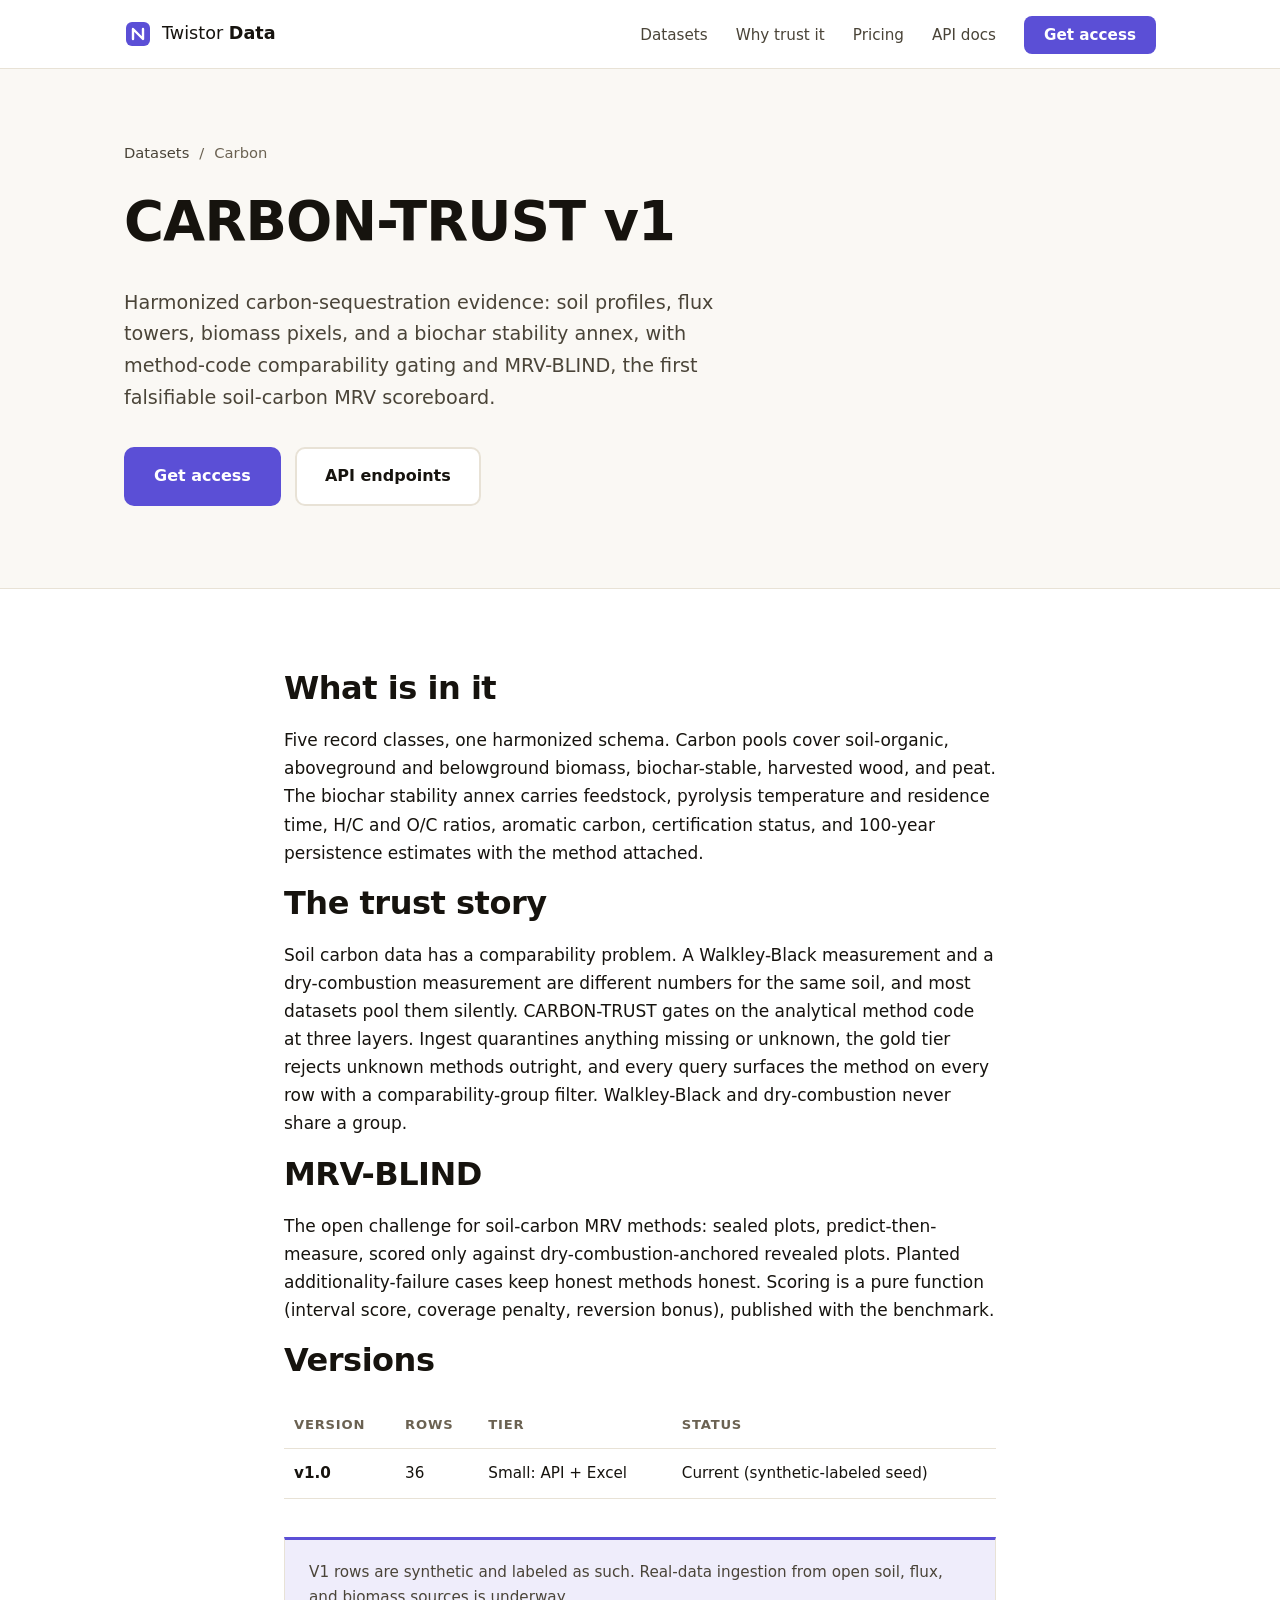
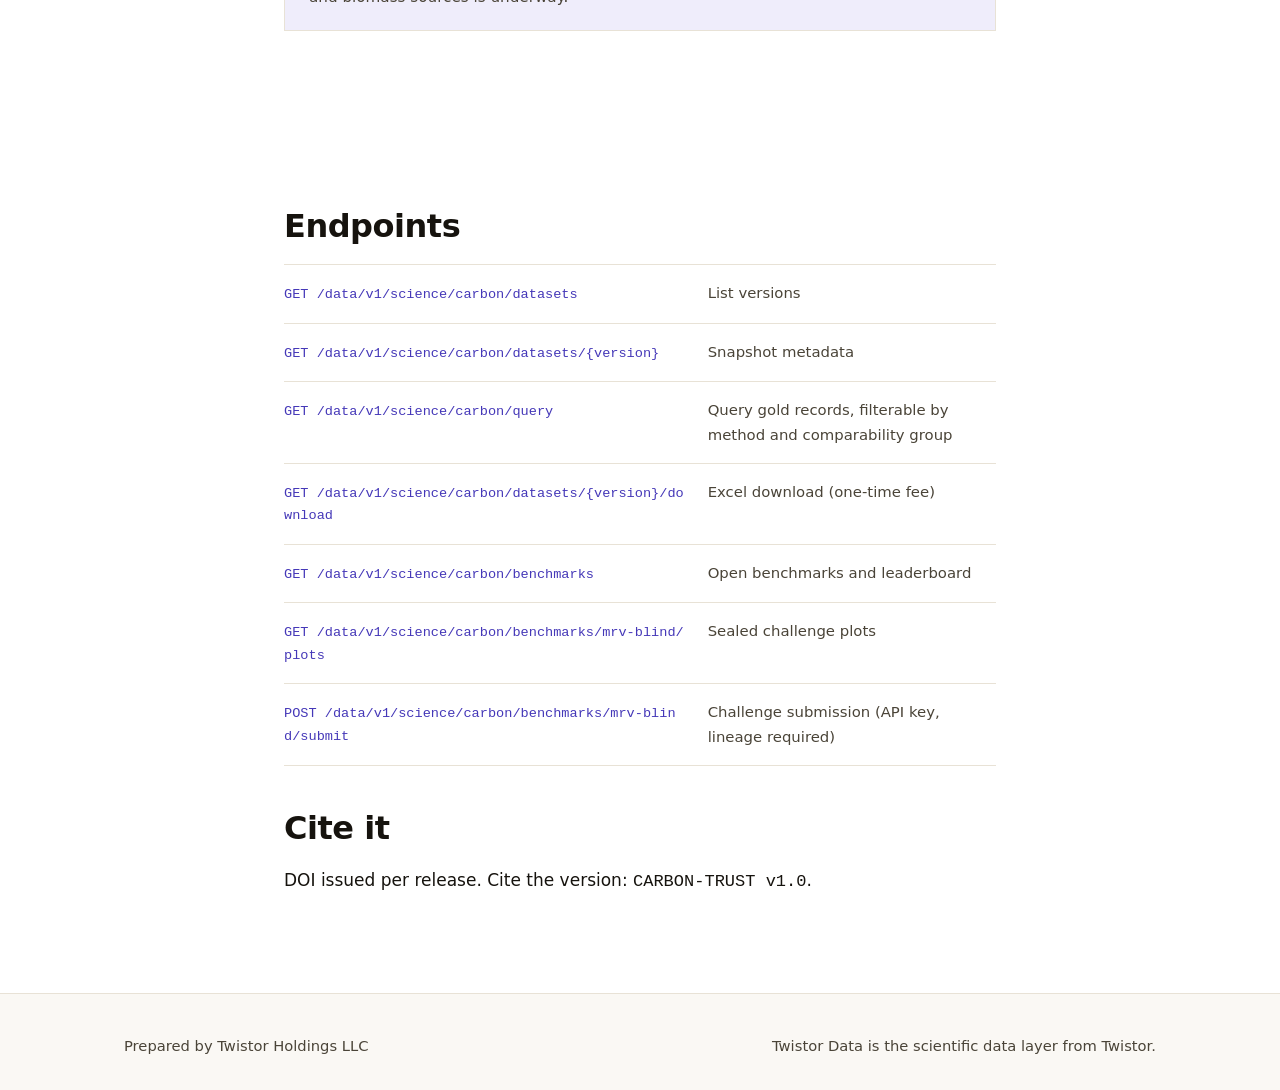
==== datasets/carbon-trust.html @ 3d6a5754 "Twistor Data portal v1 (from twistor-website)" ====
<!DOCTYPE html>
<html lang="en">
<head>
<meta charset="UTF-8">
<meta name="viewport" content="width=device-width, initial-scale=1.0">
<title>CARBON-TRUST v1 | Twistor Data</title>
<meta name="description" content="Harmonized carbon-sequestration evidence with method-code comparability gating and the MRV-BLIND benchmark.">
<link rel="stylesheet" href="../styles.css">
</head>
<body>
<a class="skip-link" href="#main">Skip to content</a>

<header class="site-header">
  <div class="wrap header-inner">
    <a class="brand" href="../index.html" aria-label="Twistor Data home">
      <svg class="brand-mark" width="28" height="28" viewBox="0 0 28 28" aria-hidden="true"><rect x="2" y="2" width="24" height="24" rx="6" fill="#5b4fd6"/><path d="M9 19V9l10 10V9" stroke="#fff" stroke-width="2.4" fill="none" stroke-linecap="round" stroke-linejoin="round"/></svg>
      <span class="brand-name">Twistor <strong>Data</strong></span>
    </a>
    <nav class="site-nav" aria-label="Primary">
      <button class="nav-toggle" aria-expanded="false" aria-controls="nav-list" aria-label="Menu">
        <span></span><span></span><span></span>
      </button>
      <ul id="nav-list" class="nav-list">
        <li><a href="../index.html#datasets">Datasets</a></li>
        <li><a href="../index.html#trust">Why trust it</a></li>
        <li><a href="../index.html#pricing">Pricing</a></li>
        <li><a href="../index.html#docs">API docs</a></li>
        <li><a class="nav-cta" href="../index.html#access">Get access</a></li>
      </ul>
    </nav>
  </div>
</header>

<main id="main">
  <section class="dataset-hero">
    <div class="wrap">
      <nav class="crumbs" aria-label="Breadcrumb">
  <ol>
    <li><a href="../index.html#datasets">Datasets</a></li>
    <li aria-current="page">Carbon</li>
  </ol>
</nav>
      <h1>CARBON-TRUST v1</h1>
      <p class="lede">Harmonized carbon-sequestration evidence: soil profiles, flux towers, biomass pixels, and a biochar stability annex, with method-code comparability gating and MRV-BLIND, the first falsifiable soil-carbon MRV scoreboard.</p>
      <div class="hero-actions">
        <a class="btn btn-primary" href="../index.html#access">Get access</a>
        <a class="btn btn-ghost" href="#endpoints">API endpoints</a>
      </div>
    </div>
  </section>

  <section class="section">
    <div class="wrap narrow">
      <h2>What is in it</h2>
      <p>Five record classes, one harmonized schema. Carbon pools cover soil-organic, aboveground and belowground biomass, biochar-stable, harvested wood, and peat. The biochar stability annex carries feedstock, pyrolysis temperature and residence time, H/C and O/C ratios, aromatic carbon, certification status, and 100-year persistence estimates with the method attached.</p>
      <h2>The trust story</h2>
      <p>Soil carbon data has a comparability problem. A Walkley-Black measurement and a dry-combustion measurement are different numbers for the same soil, and most datasets pool them silently. CARBON-TRUST gates on the analytical method code at three layers. Ingest quarantines anything missing or unknown, the gold tier rejects unknown methods outright, and every query surfaces the method on every row with a comparability-group filter. Walkley-Black and dry-combustion never share a group.</p>
      <h2>MRV-BLIND</h2>
      <p>The open challenge for soil-carbon MRV methods: sealed plots, predict-then-measure, scored only against dry-combustion-anchored revealed plots. Planted additionality-failure cases keep honest methods honest. Scoring is a pure function (interval score, coverage penalty, reversion bonus), published with the benchmark.</p>
      <h2>Versions</h2>
      <table class="version-table">
        <thead><tr><th scope="col">Version</th><th scope="col">Rows</th><th scope="col">Tier</th><th scope="col">Status</th></tr></thead>
        <tbody>
          <tr><th scope="row">v1.0</th><td>36</td><td>Small: API + Excel</td><td>Current (synthetic-labeled seed)</td></tr>
        </tbody>
      </table>
      <p class="v1-note">V1 rows are synthetic and labeled as such. Real-data ingestion from open soil, flux, and biomass sources is underway.</p>
    </div>
  </section>

  <section id="endpoints" class="section">
    <div class="wrap narrow">
      <h2>Endpoints</h2>
      <div class="endpoint-list">
        <div class="endpoint"><code>GET /data/v1/science/carbon/datasets</code><span>List versions</span></div>
        <div class="endpoint"><code>GET /data/v1/science/carbon/datasets/{version}</code><span>Snapshot metadata</span></div>
        <div class="endpoint"><code>GET /data/v1/science/carbon/query</code><span>Query gold records, filterable by method and comparability group</span></div>
        <div class="endpoint"><code>GET /data/v1/science/carbon/datasets/{version}/download</code><span>Excel download (one-time fee)</span></div>
        <div class="endpoint"><code>GET /data/v1/science/carbon/benchmarks</code><span>Open benchmarks and leaderboard</span></div>
        <div class="endpoint"><code>GET /data/v1/science/carbon/benchmarks/mrv-blind/plots</code><span>Sealed challenge plots</span></div>
        <div class="endpoint"><code>POST /data/v1/science/carbon/benchmarks/mrv-blind/submit</code><span>Challenge submission (API key, lineage required)</span></div>
      </div>
      <h2>Cite it</h2>
      <p>DOI issued per release. Cite the version: <code>CARBON-TRUST v1.0</code>.</p>
    </div>
  </section>
</main>

<footer class="site-footer">
  <div class="wrap footer-inner">
    <p>Prepared by Twistor Holdings LLC</p>
    <p class="footer-note">Twistor Data is the scientific data layer from Twistor.</p>
  </div>
</footer>

<script src="../app.js"></script>
</body>
</html>
---- styles.css ----
/* Twistor Data portal - hand-built, zero dependencies.
   Brand: corporate face - white, clean, minimal. Near-black ink,
   solid indigo-violet accent. No gradients, no glass, no pills. */

:root {
  --ink: #16130e;
  --ink-soft: #4a4438;
  --ink-faint: #6b6252;
  --paper: #ffffff;
  --paper-warm: #faf8f4;
  --line: #e8e2d6;
  --violet: #5b4fd6;
  --violet-deep: #4538b8;
  --violet-wash: #efedfb;
  --radius: 10px;
  --font: "Avenir Next", "Segoe UI", system-ui, -apple-system, sans-serif;
  --font-mono: "SF Mono", "Cascadia Code", Consolas, monospace;
}

* { box-sizing: border-box; }

html { scroll-behavior: smooth; }

body {
  margin: 0;
  font-family: var(--font);
  color: var(--ink);
  background: var(--paper);
  line-height: 1.65;
  font-size: 17px;
  -webkit-font-smoothing: antialiased;
}

.wrap { max-width: 1080px; margin: 0 auto; padding: 0 24px; }
.wrap.narrow { max-width: 760px; }

.skip-link {
  position: absolute; left: -9999px; top: 0;
  background: var(--ink); color: #fff; padding: 10px 16px; z-index: 100;
}
.skip-link:focus { left: 8px; top: 8px; }

h1, h2, h3 { line-height: 1.2; letter-spacing: -0.015em; margin: 0 0 0.6em; }
h1 { font-size: clamp(2.2rem, 5vw, 3.4rem); font-weight: 700; }
h2 { font-size: clamp(1.5rem, 3vw, 2rem); font-weight: 700; }
h3 { font-size: 1.2rem; font-weight: 650; }

p { margin: 0 0 1em; }
a { color: var(--violet-deep); }
.section:not(.section-dark) a:hover, .site-header a:hover, .site-footer a:hover { color: var(--violet); }

/* ---------- header ---------- */
.site-header {
  position: sticky; top: 0; z-index: 50;
  background: rgba(255, 255, 255, 0.97);
  border-bottom: 1px solid var(--line);
}
.header-inner {
  display: flex; align-items: center; justify-content: space-between;
  min-height: 68px;
}
.brand { display: flex; align-items: center; gap: 10px; text-decoration: none; color: var(--ink); }
.brand-name { font-size: 1.1rem; font-weight: 500; }
.brand-name strong { font-weight: 700; }

.nav-toggle {
  display: none; background: none; border: 1px solid var(--line);
  border-radius: 8px; padding: 10px; cursor: pointer;
}
.nav-toggle span { display: block; width: 20px; height: 2px; background: var(--ink); margin: 4px 0; }
.nav-list { display: flex; align-items: center; gap: 28px; list-style: none; margin: 0; padding: 0; }
.nav-list a { text-decoration: none; color: var(--ink-soft); font-size: 0.95rem; font-weight: 500; }
.nav-list a:hover { color: var(--ink); }
.nav-cta {
  background: var(--violet); color: #fff !important;
  padding: 10px 20px; border-radius: 8px; font-weight: 600 !important;
}
.nav-cta:hover { background: var(--violet-deep); color: #fff !important; }

/* ---------- hero ---------- */
.hero { padding: 96px 0 72px; background: var(--paper); }
.dataset-hero { padding: 72px 0 48px; background: var(--paper-warm); border-bottom: 1px solid var(--line); }
.crumbs ol {
  display: flex; gap: 10px; list-style: none; margin: 0 0 1.6em; padding: 0;
  font-size: 0.92rem; color: var(--ink-faint);
}
.crumbs li + li::before { content: "/"; margin-right: 10px; color: var(--ink-faint); }
.crumbs a { color: var(--ink-soft); text-decoration: none; }
.crumbs a:hover { color: var(--violet-deep); }
.lede { font-size: 1.2rem; color: var(--ink-soft); max-width: 640px; }
.hero-actions { display: flex; gap: 14px; margin: 2em 0; flex-wrap: wrap; }

.btn {
  display: inline-block; text-decoration: none; font-weight: 600;
  padding: 14px 28px; border-radius: var(--radius); font-size: 1rem;
  border: 2px solid transparent; cursor: pointer;
}
.btn-primary { background: var(--violet); color: #fff; }
.btn-primary:hover { background: var(--violet-deep); color: #fff; }
.btn-ghost { border-color: var(--line); color: var(--ink); background: #fff; }
.btn-ghost:hover { border-color: var(--ink); color: var(--ink); }

.hero-facts {
  display: flex; gap: 48px; margin: 3em 0 0; padding: 0;
  border-top: 1px solid var(--line); padding-top: 2em; flex-wrap: wrap;
}
.hero-facts div { margin: 0; }
.hero-facts dt { font-size: 2rem; font-weight: 700; color: var(--ink); }
.hero-facts dd { margin: 0; color: var(--ink-faint); font-size: 0.9rem; max-width: 180px; }

/* ---------- sections ---------- */
.section { padding: 80px 0; }
.section-dark { background: var(--ink); color: #f2eee6; }
.section-dark h2 { color: #fff; }
.section-dark .section-lede { color: #b9b2a4; }
.section-dark a { color: #b9aef5; }
.section-dark a:hover { color: #ffffff; }
.section-lede { color: var(--ink-soft); font-size: 1.1rem; max-width: 640px; margin-bottom: 2.5em; }

/* ---------- dataset rows (alternating editorial, not a card grid) ---------- */
.dataset-row {
  display: grid; grid-template-columns: 1fr 280px; gap: 48px;
  padding: 48px 0; border-top: 1px solid var(--line); align-items: start;
}
.dataset-row:last-of-type { border-bottom: 1px solid var(--line); }
.dataset-row.flip .dataset-body { order: 2; }
.dataset-row.flip .dataset-meta { order: 1; }
.dataset-lane {
  text-transform: uppercase; letter-spacing: 0.1em; font-size: 0.75rem;
  font-weight: 700; color: var(--violet-deep); margin: 0 0 0.8em;
}
.dataset-body h3 { font-size: 1.7rem; margin-bottom: 0.4em; }
.dataset-body h3 a { color: var(--ink); text-decoration: none; }
.dataset-body h3 a:hover { color: var(--violet-deep); }
.dataset-points { margin: 1em 0; padding: 0; list-style: none; }
.dataset-points li { padding-left: 22px; position: relative; margin-bottom: 0.4em; color: var(--ink-soft); }
.dataset-points li::before {
  content: ""; position: absolute; left: 2px; top: 10px;
  width: 8px; height: 8px; background: var(--violet); border-radius: 2px;
}
.text-link { font-weight: 600; text-decoration: none; border-bottom: 2px solid var(--violet-wash); }
.text-link:hover { border-bottom-color: var(--violet); }
.dataset-meta dl { margin: 0; background: var(--paper-warm); border: 1px solid var(--line); border-radius: var(--radius); padding: 20px; }
.dataset-meta dl div { display: flex; justify-content: space-between; gap: 12px; padding: 8px 0; border-bottom: 1px solid var(--line); font-size: 0.9rem; }
.dataset-meta dl div:last-child { border-bottom: none; }
.dataset-meta dt { color: var(--ink-faint); font-weight: 500; }
.dataset-meta dd { margin: 0; font-weight: 600; text-align: right; }

.v1-note {
  margin-top: 2.5em; padding: 20px 24px; background: var(--violet-wash);
  border: 1px solid var(--line); border-top: 3px solid var(--violet);
  font-size: 0.95rem; color: var(--ink-soft);
}
.v1-note strong { color: var(--ink); }

/* ---------- trust (editorial list, not identical cards) ---------- */
.trust-grid { display: grid; grid-template-columns: 1fr 1fr; gap: 0 64px; }
.trust-item { padding: 28px 0; border-top: 1px solid #2e2a22; }
.trust-item h3 { color: #fff; font-size: 1.15rem; margin-bottom: 0.5em; }
.trust-item p { color: #b9b2a4; font-size: 0.98rem; margin: 0; }

/* ---------- pricing ---------- */
.pricing-cols { display: grid; grid-template-columns: 1fr 1fr; gap: 32px; }
.pricing-card {
  border: 1px solid var(--line); border-radius: var(--radius);
  padding: 32px; background: var(--paper);
}
.pricing-card h3 { margin-bottom: 0.3em; }
.pricing-card .price { font-size: 1.6rem; font-weight: 700; color: var(--violet-deep); margin-bottom: 0.6em; }
.pricing-card p { color: var(--ink-soft); font-size: 0.97rem; }
.pricing-note { margin-top: 2em; color: var(--ink-faint); font-size: 0.95rem; }

/* ---------- docs / code ---------- */
.code-block {
  border: 1px solid var(--line); border-radius: var(--radius);
  margin-bottom: 20px; overflow: hidden; background: var(--ink);
}
.code-head {
  display: flex; justify-content: space-between; align-items: center;
  padding: 12px 18px; background: #221e17; color: #cfc8b8; font-size: 0.88rem;
}
.copy-btn {
  background: none; border: 1px solid #4a4438; color: #cfc8b8;
  border-radius: 6px; padding: 6px 14px; font-size: 0.82rem; cursor: pointer;
}
.copy-btn:hover { border-color: #b9aef5; color: #fff; }
.code-block pre { margin: 0; padding: 20px; overflow-x: auto; }
.code-block code { font-family: var(--font-mono); font-size: 0.88rem; color: #f2eee6; }
.docs-note { color: var(--ink-faint); font-size: 0.93rem; }

.endpoint-list { display: flex; flex-direction: column; gap: 0; border-top: 1px solid var(--line); margin-bottom: 2.5em; }
.endpoint {
  display: grid; grid-template-columns: minmax(0, 1.4fr) 1fr; gap: 20px;
  padding: 16px 0; border-bottom: 1px solid var(--line); align-items: baseline;
}
.endpoint code { font-family: var(--font-mono); font-size: 0.85rem; color: var(--violet-deep); word-break: break-all; }
.endpoint span { color: var(--ink-soft); font-size: 0.93rem; }

.version-table { width: 100%; border-collapse: collapse; margin: 1.5em 0; font-size: 0.95rem; }
.version-table th, .version-table td { text-align: left; padding: 12px 10px; border-bottom: 1px solid var(--line); }
.version-table thead th { color: var(--ink-faint); font-size: 0.82rem; text-transform: uppercase; letter-spacing: 0.06em; }

/* ---------- access form ---------- */
.access-form { max-width: 680px; margin-top: 2em; }
.form-row { display: grid; grid-template-columns: 1fr 1fr; gap: 20px; }
.form-field { margin-bottom: 20px; }
.form-field label { display: block; font-weight: 600; margin-bottom: 8px; font-size: 0.95rem; color: #f2eee6; }
.form-field input, .form-field select, .form-field textarea {
  width: 100%; padding: 14px 16px; border-radius: 8px; font-size: 1rem;
  border: 1px solid #4a4438; background: #221e17; color: #f2eee6; font-family: inherit;
}
.form-field input:focus, .form-field select:focus, .form-field textarea:focus {
  outline: 2px solid var(--violet); border-color: var(--violet);
}
.form-field textarea { resize: vertical; }
.form-note { min-height: 1.5em; color: #b9aef5; font-size: 0.95rem; }

/* ---------- faq ---------- */
.faq { max-width: 760px; }
.faq details { border-top: 1px solid var(--line); padding: 20px 0; }
.faq details:last-child { border-bottom: 1px solid var(--line); }
.faq summary { font-weight: 650; cursor: pointer; font-size: 1.05rem; list-style: none; }
.faq summary::-webkit-details-marker { display: none; }
.faq summary::before { content: "+ "; color: var(--violet-deep); font-weight: 700; }
.faq details[open] summary::before { content: "– "; }
.faq p { color: var(--ink-soft); margin: 0.8em 0 0; }

/* ---------- footer ---------- */
.site-footer { border-top: 1px solid var(--line); padding: 40px 0; background: var(--paper-warm); }
.footer-inner { display: flex; justify-content: space-between; gap: 24px; flex-wrap: wrap; }
.site-footer p { margin: 0; font-size: 0.92rem; color: var(--ink-soft); }
.footer-note { max-width: 480px; color: var(--ink-faint); }

/* ---------- responsive ---------- */
@media (max-width: 860px) {
  .dataset-row { grid-template-columns: 1fr; gap: 24px; }
  .dataset-row.flip .dataset-body { order: 1; }
  .dataset-row.flip .dataset-meta { order: 2; }
  .trust-grid { grid-template-columns: 1fr; }
  .pricing-cols { grid-template-columns: 1fr; }
  .endpoint { grid-template-columns: 1fr; gap: 6px; }
  .form-row { grid-template-columns: 1fr; }
  .hero { padding: 64px 0 48px; }
  .section { padding: 56px 0; }
}

@media (max-width: 700px) {
  .nav-toggle { display: block; }
  .nav-list {
    display: none; position: absolute; top: 68px; left: 0; right: 0;
    background: #fff; flex-direction: column; align-items: stretch;
    padding: 12px 24px 20px; border-bottom: 1px solid var(--line); gap: 0;
  }
  .nav-list.open { display: flex; }
  .nav-list li { border-top: 1px solid var(--line); }
  .nav-list a { display: block; padding: 14px 0; }
  .nav-cta { text-align: center; margin-top: 12px; }
  .hero-facts { gap: 28px; }
}

@media (prefers-reduced-motion: reduce) {
  html { scroll-behavior: auto; }
}
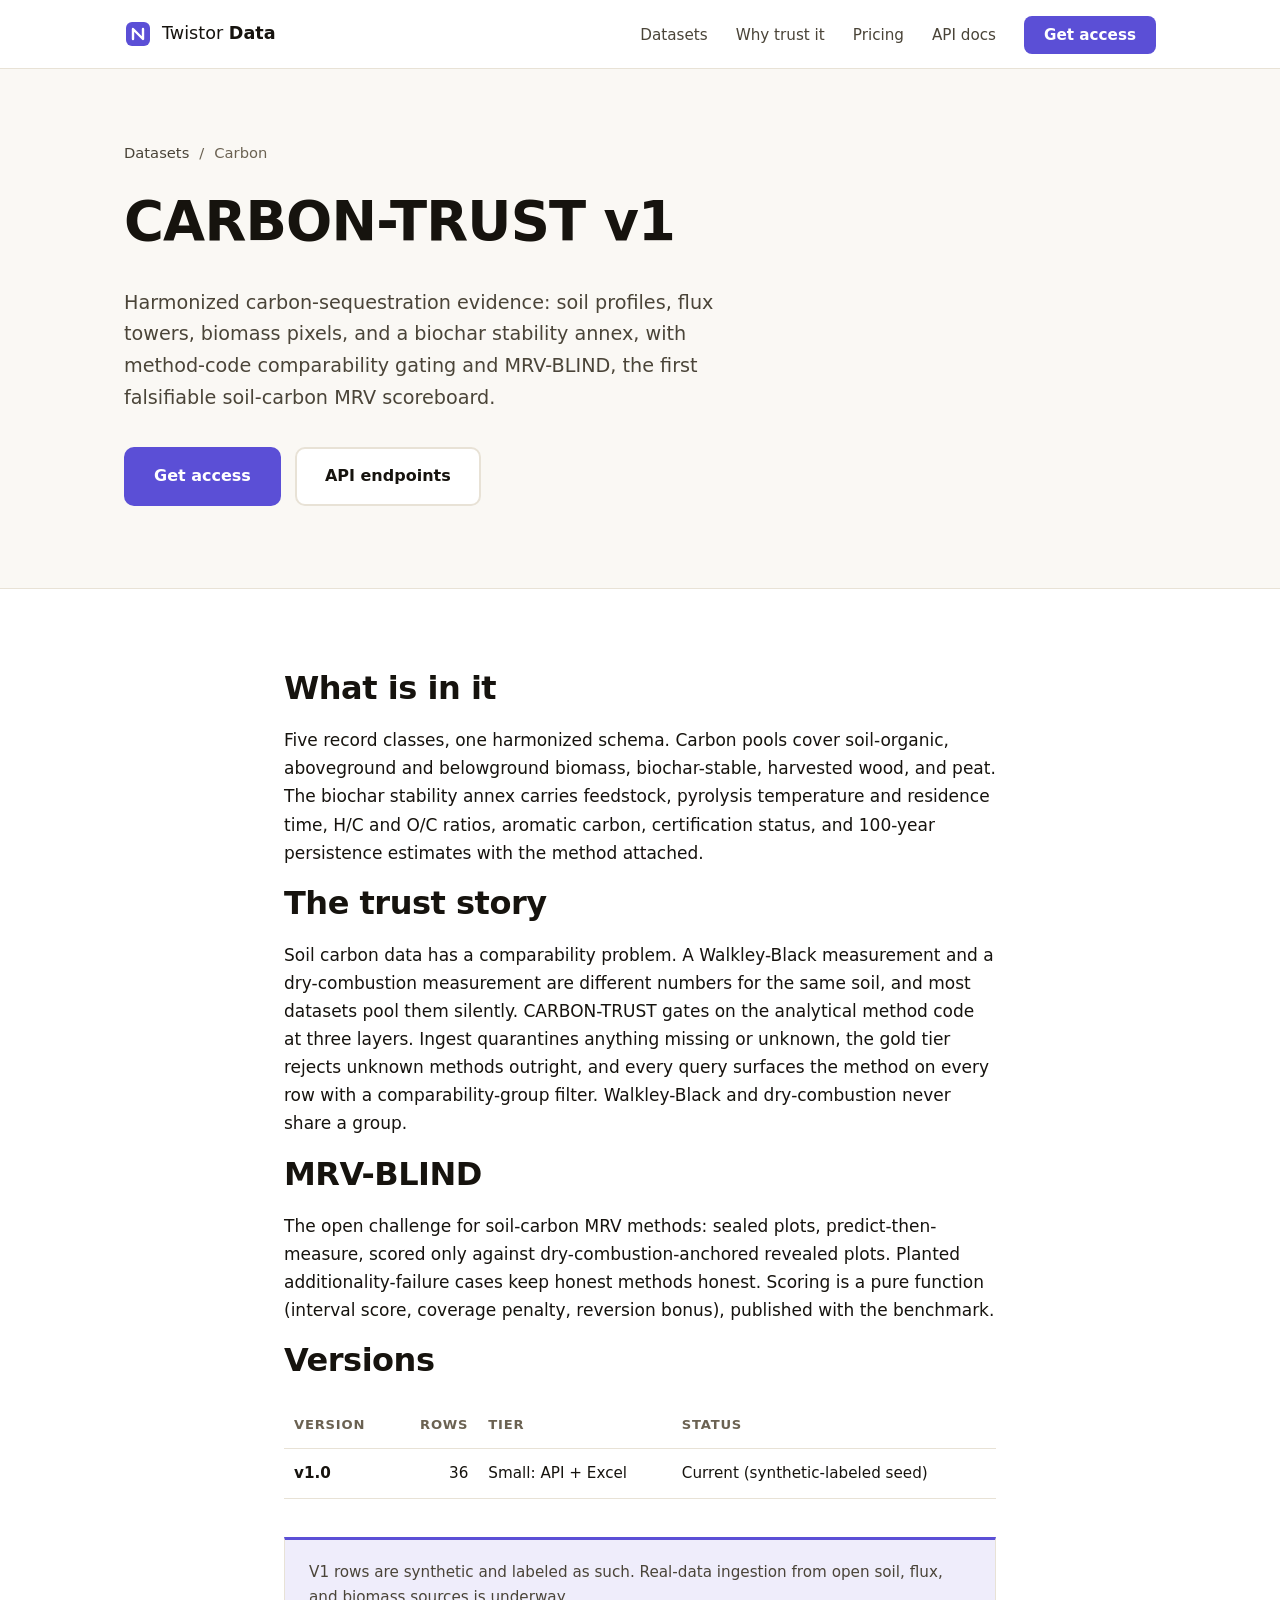
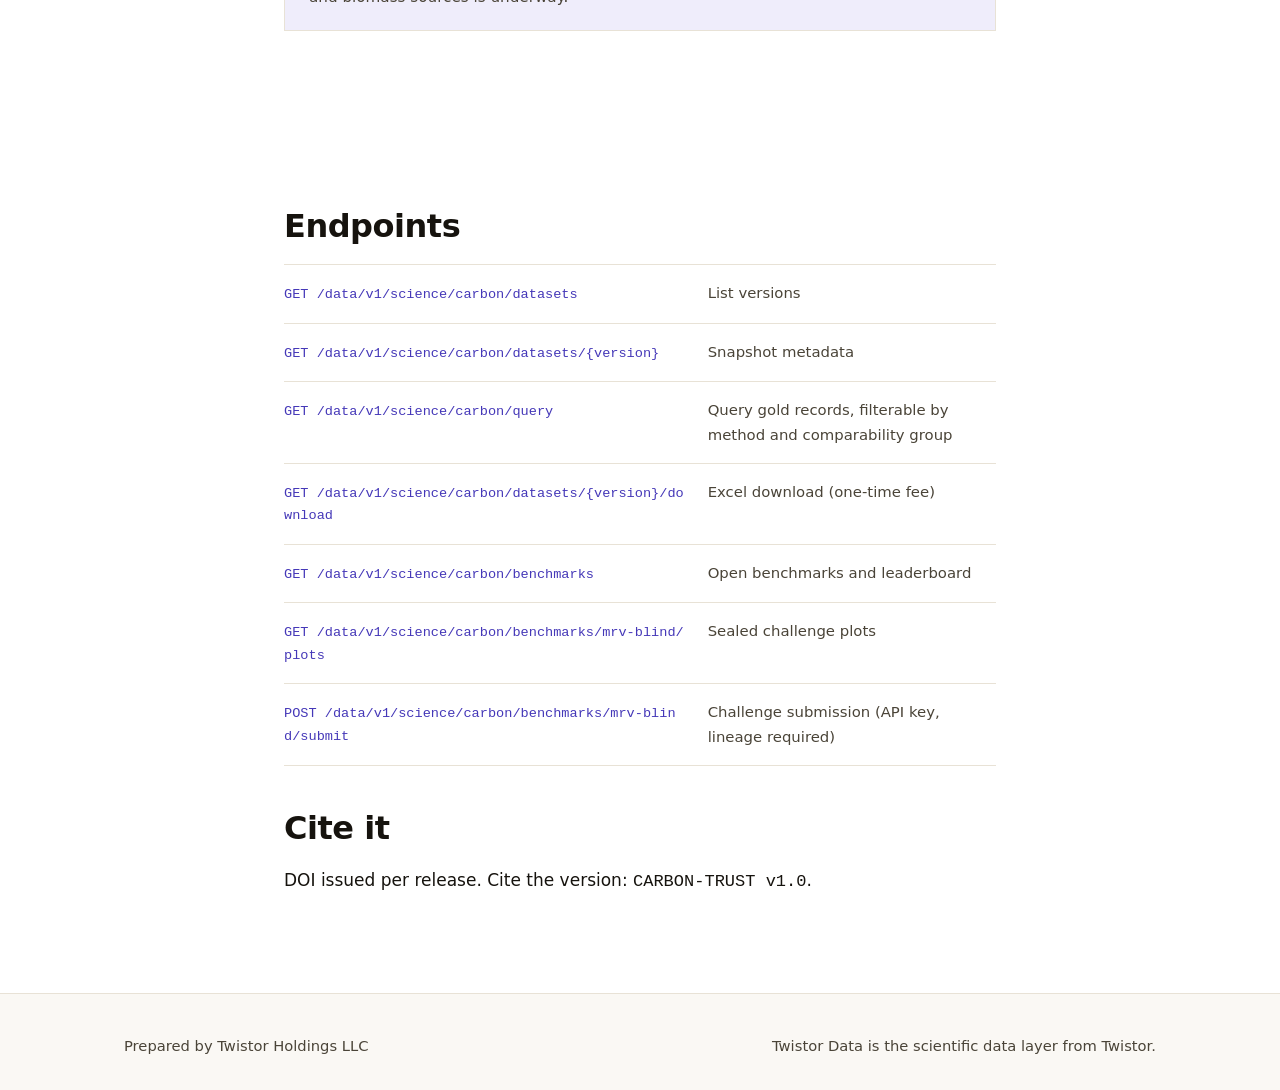
==== commit 9adbd822: "TW-703: add schema.org Dataset/DataCatalog JSON-LD to data portal (unblocks TW-638 geo-doctor hold) " ====
--- a/datasets/carbon-trust.html
+++ b/datasets/carbon-trust.html
@@ -5,6 +5,29 @@
 <meta name="viewport" content="width=device-width, initial-scale=1.0">
 <title>CARBON-TRUST v1 | Twistor Data</title>
 <meta name="description" content="Harmonized carbon-sequestration evidence with method-code comparability gating and the MRV-BLIND benchmark.">
+<script type="application/ld+json">
+{
+  "@context": "https://schema.org",
+  "@type": "Dataset",
+  "name": "CARBON-TRUST",
+  "version": "1.0",
+  "url": "https://data.twistor.co/datasets/carbon-trust.html",
+  "description": "Harmonized carbon-sequestration evidence with method-code comparability gating and the MRV-BLIND benchmark. Five record classes in one harmonized schema: soil-organic, aboveground and belowground biomass, biochar-stable, harvested wood, and peat carbon pools. V1 rows are synthetic and labeled as such; real-data ingestion from open soil, flux, and biomass sources is underway.",
+  "creator": { "@type": "Organization", "name": "Twistor Holdings LLC" },
+  "publisher": { "@type": "Organization", "name": "Twistor Holdings LLC" },
+  "isAccessibleForFree": false,
+  "conditionsOfAccess": "Active Twistor subscription required. API calls and downloads are micro-tolled per use, capped at $0.10 per call or download, with the exact fee shown before payment.",
+  "size": "36 rows (v1.0)",
+  "measurementTechnique": "Analytical method code recorded on every row; comparability groups never mix methods (Walkley-Black and dry combustion never share a group). MRV-BLIND benchmark scored against dry-combustion-anchored revealed plots.",
+  "variableMeasured": ["Soil organic carbon", "Aboveground biomass carbon", "Belowground biomass carbon", "Biochar-stable carbon", "Harvested wood carbon", "Peat carbon"],
+  "keywords": ["carbon sequestration", "soil carbon MRV", "method codes", "MRV-BLIND", "biochar"],
+  "inLanguage": "en",
+  "distribution": [
+    { "@type": "DataDownload", "encodingFormat": "application/json", "name": "API access (subscription required)" },
+    { "@type": "DataDownload", "encodingFormat": "application/vnd.openxmlformats-officedocument.spreadsheetml.sheet", "name": "Excel download (one-time fee)" }
+  ]
+}
+</script>
 <link rel="stylesheet" href="../styles.css">
 </head>
 <body>
--- a/styles.css
+++ b/styles.css
@@ -123,8 +123,48 @@
   padding: 48px 0; border-top: 1px solid var(--line); align-items: start;
 }
 .dataset-row:last-of-type { border-bottom: 1px solid var(--line); }
+.dataset-row.flip { grid-template-columns: 280px 1fr; }
 .dataset-row.flip .dataset-body { order: 2; }
 .dataset-row.flip .dataset-meta { order: 1; }
+.dataset-row[hidden] { display: none; }
+
+/* ---------- catalog controls (TW-667 dashboard-design QA) ---------- */
+.catalog-controls {
+  display: flex; flex-wrap: wrap; gap: 16px 24px; align-items: end;
+  justify-content: space-between; margin-bottom: 1em;
+}
+.catalog-chips { display: flex; flex-wrap: wrap; gap: 8px; }
+.catalog-chip {
+  font: inherit; font-size: 0.9rem; font-weight: 550; cursor: pointer;
+  background: var(--paper); color: var(--ink-soft);
+  border: 1px solid var(--line); border-radius: 8px; padding: 8px 16px;
+}
+.catalog-chip:hover { border-color: var(--ink-faint); color: var(--ink); }
+.catalog-chip.is-selected {
+  background: var(--violet-wash); color: var(--violet-deep);
+  border-color: var(--violet); box-shadow: inset 0 0 0 1px var(--violet);
+}
+.catalog-chip:focus-visible { outline: 2px solid var(--violet); outline-offset: 2px; }
+.catalog-search { display: flex; flex-direction: column; gap: 6px; }
+.catalog-search-label { font-size: 0.82rem; font-weight: 600; color: var(--ink-faint); }
+.catalog-search input {
+  font: inherit; font-size: 0.95rem; padding: 9px 14px; min-width: 240px;
+  border: 1px solid var(--line); border-radius: 8px; color: var(--ink); background: var(--paper);
+}
+.catalog-search input:focus { outline: 2px solid var(--violet); border-color: var(--violet); }
+.catalog-count { color: var(--ink-faint); font-size: 0.93rem; margin-bottom: 0.5em; }
+.catalog-empty {
+  border: 1px solid var(--line); border-radius: var(--radius);
+  background: var(--paper-warm); padding: 32px; margin-bottom: 1em;
+}
+.catalog-empty h3 { margin-bottom: 0.3em; }
+.catalog-empty p { color: var(--ink-soft); }
+.seed-chip {
+  display: inline-block; vertical-align: 2px; margin-left: 10px;
+  text-transform: none; letter-spacing: 0; font-size: 0.72rem; font-weight: 650;
+  color: var(--violet-deep); background: var(--violet-wash);
+  border: 1px solid var(--violet); border-radius: 6px; padding: 2px 10px;
+}
 .dataset-lane {
   text-transform: uppercase; letter-spacing: 0.1em; font-size: 0.75rem;
   font-weight: 700; color: var(--violet-deep); margin: 0 0 0.8em;
@@ -198,6 +238,12 @@
 
 .version-table { width: 100%; border-collapse: collapse; margin: 1.5em 0; font-size: 0.95rem; }
 .version-table th, .version-table td { text-align: left; padding: 12px 10px; border-bottom: 1px solid var(--line); }
+.version-table th:nth-child(2), .version-table td:nth-child(2) { text-align: right; }
+
+/* Numbers read as numbers everywhere (TW-667): tabular figures, no jitter. */
+.hero-facts dt, .dataset-meta dd, .version-table td, .catalog-count {
+  font-variant-numeric: tabular-nums;
+}
 .version-table thead th { color: var(--ink-faint); font-size: 0.82rem; text-transform: uppercase; letter-spacing: 0.06em; }
 
 /* ---------- access form ---------- */
@@ -234,6 +280,7 @@
 /* ---------- responsive ---------- */
 @media (max-width: 860px) {
   .dataset-row { grid-template-columns: 1fr; gap: 24px; }
+  .dataset-row.flip { grid-template-columns: 1fr; }
   .dataset-row.flip .dataset-body { order: 1; }
   .dataset-row.flip .dataset-meta { order: 2; }
   .trust-grid { grid-template-columns: 1fr; }
@@ -261,3 +308,11 @@
 @media (prefers-reduced-motion: reduce) {
   html { scroll-behavior: auto; }
 }
+
+/* Wide mode (TW-667): on ultrawide the catalog grows instead of floating
+   in empty bands; text sections keep their measure via .wrap.narrow. */
+@media (min-width: 112.5rem) {
+  .wrap { max-width: 1480px; }
+  .dataset-row { grid-template-columns: 1fr 340px; }
+  .dataset-row.flip { grid-template-columns: 340px 1fr; }
+}
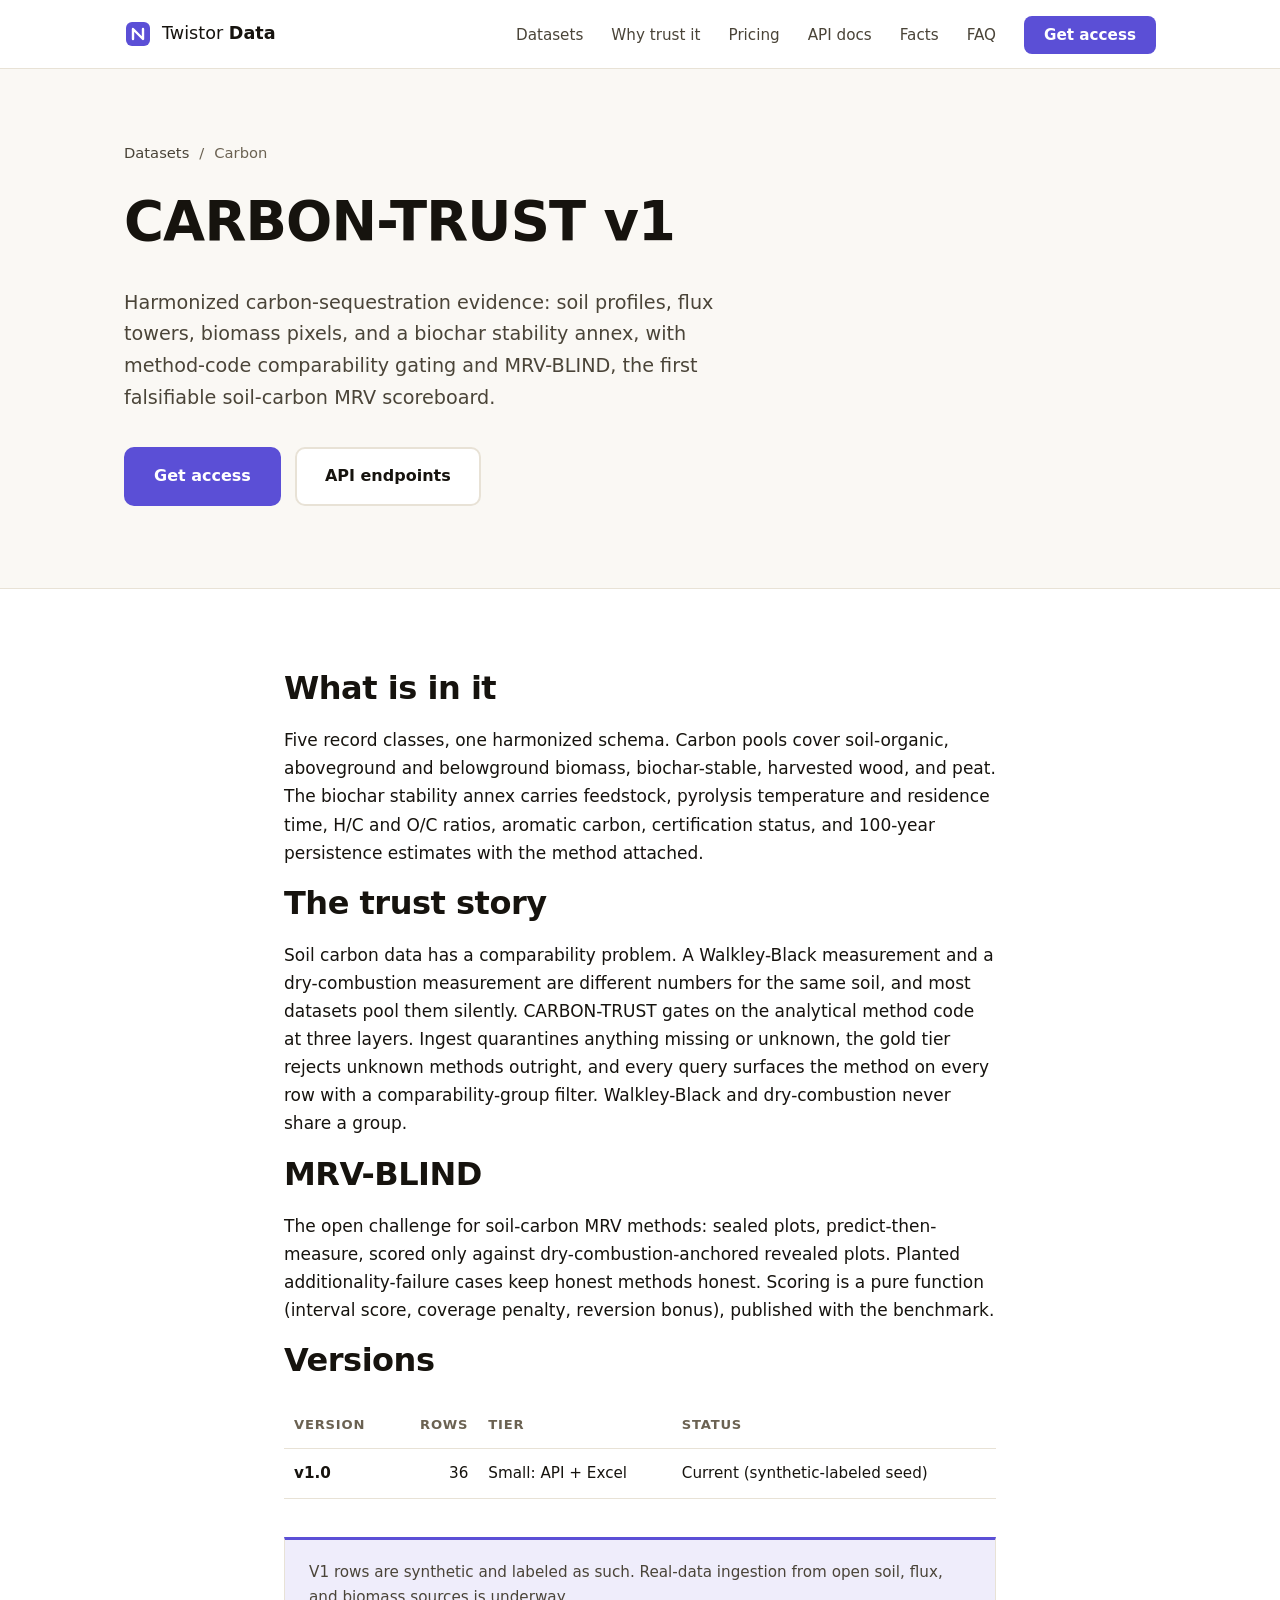
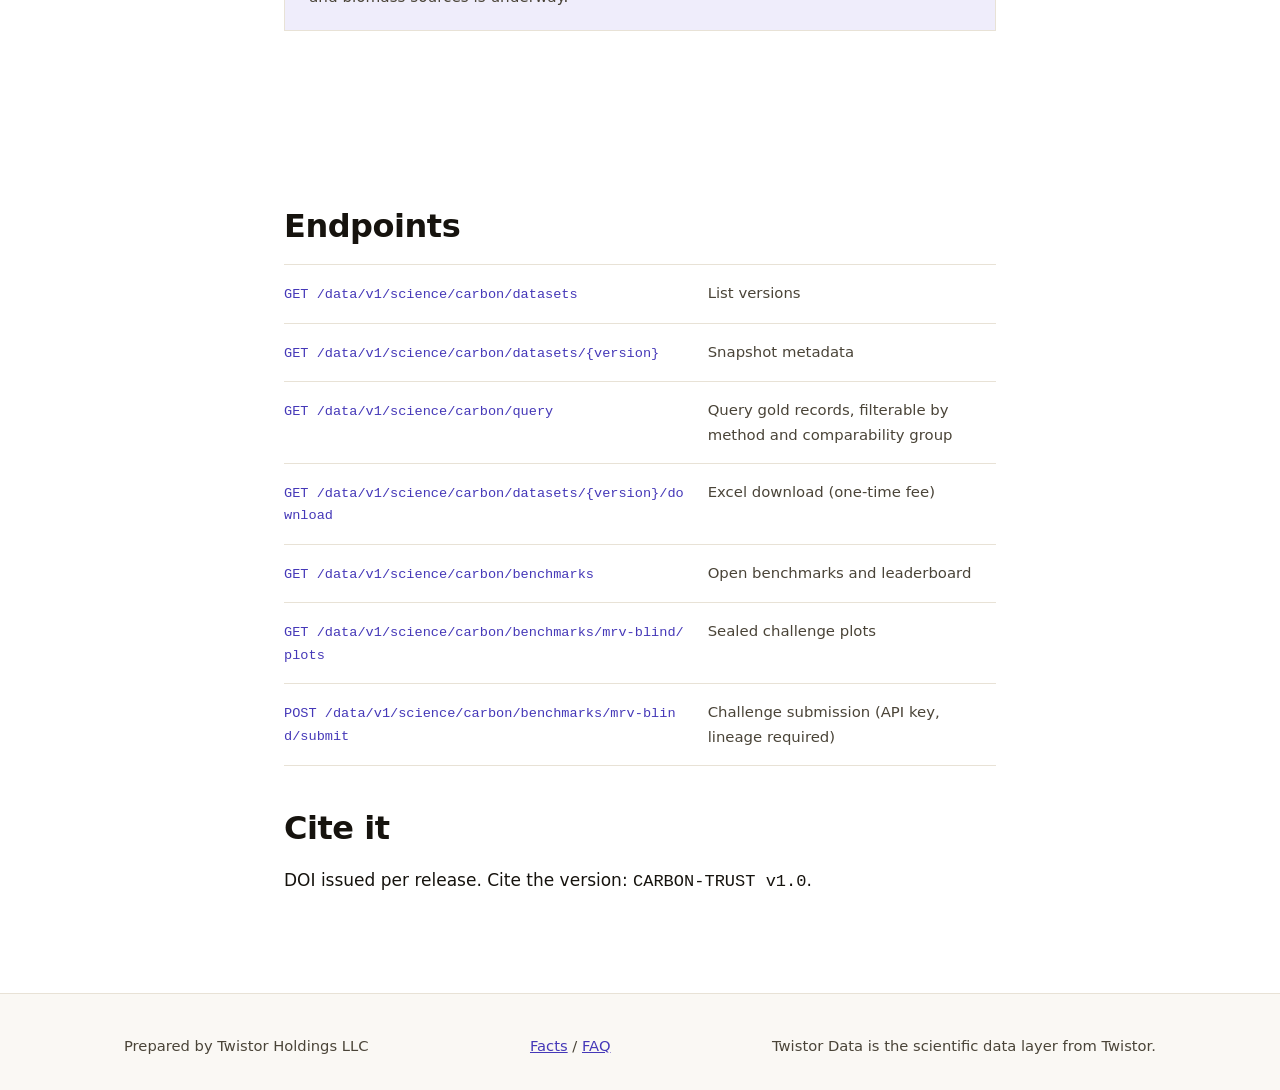
==== commit f92503aa: "TW-715: FAQ page (FAQPage schema, answer-first) + canonical facts page for data portal Builds the tw" ====
--- a/datasets/carbon-trust.html
+++ b/datasets/carbon-trust.html
@@ -48,6 +48,8 @@
         <li><a href="../index.html#trust">Why trust it</a></li>
         <li><a href="../index.html#pricing">Pricing</a></li>
         <li><a href="../index.html#docs">API docs</a></li>
+        <li><a href="../facts.html">Facts</a></li>
+        <li><a href="../faq.html">FAQ</a></li>
         <li><a class="nav-cta" href="../index.html#access">Get access</a></li>
       </ul>
     </nav>
@@ -112,6 +114,7 @@
 <footer class="site-footer">
   <div class="wrap footer-inner">
     <p>Prepared by Twistor Holdings LLC</p>
+    <p class="footer-links"><a href="../facts.html">Facts</a> / <a href="../faq.html">FAQ</a></p>
     <p class="footer-note">Twistor Data is the scientific data layer from Twistor.</p>
   </div>
 </footer>
--- a/styles.css
+++ b/styles.css
@@ -271,6 +271,25 @@
 .faq details[open] summary::before { content: "– "; }
 .faq p { color: var(--ink-soft); margin: 0.8em 0 0; }
 
+/* ---------- faq + facts pages (TW-715) ---------- */
+.qa { border-top: 1px solid var(--line); padding: 26px 0; max-width: 760px; }
+.qa:last-child { border-bottom: 1px solid var(--line); }
+.qa h3 { font-size: 1.15rem; margin-bottom: 0.45em; }
+.qa p { color: var(--ink-soft); margin: 0; }
+
+.fact-list { margin: 0; max-width: 860px; }
+.fact-list > div {
+  display: grid; grid-template-columns: 200px 1fr; gap: 8px 24px;
+  padding: 14px 0; border-bottom: 1px solid var(--line);
+}
+.fact-list > div:first-child { border-top: 1px solid var(--line); }
+.fact-list dt { font-weight: 600; }
+.fact-list dd { margin: 0; color: var(--ink-soft); }
+
+@media (max-width: 700px) {
+  .fact-list > div { grid-template-columns: 1fr; gap: 2px; }
+}
+
 /* ---------- footer ---------- */
 .site-footer { border-top: 1px solid var(--line); padding: 40px 0; background: var(--paper-warm); }
 .footer-inner { display: flex; justify-content: space-between; gap: 24px; flex-wrap: wrap; }
